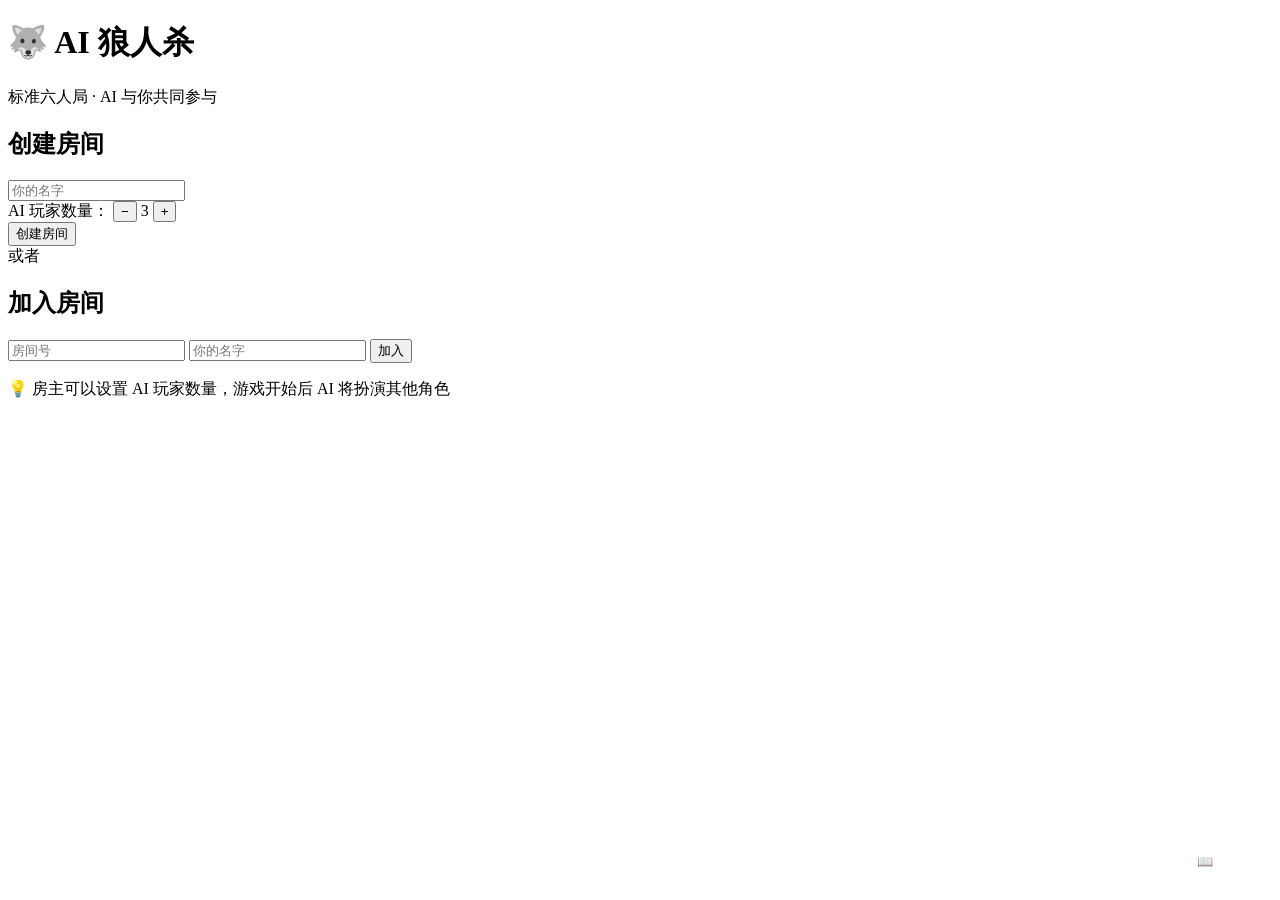
==== frontend/index.html @ 240ccf74 "Add frontend/index.html" ====
<!DOCTYPE html>
<html lang="zh">
<head>
  <meta charset="UTF-8">
  <meta name="viewport" content="width=device-width, initial-scale=1.0">
  <title>AI 狼人杀</title>
  <link rel="stylesheet" href="static/style.css">
</head>
<body>
  <div id="lobby">
    <div class="title-wrap">
      <h1 class="main-title">🐺 AI 狼人杀</h1>
      <p class="subtitle">标准六人局 · AI 与你共同参与</p>
    </div>

    <div class="panel">
      <h2>创建房间</h2>
      <input id="create-name" class="input" placeholder="你的名字" maxlength="10" />
      <div class="ai-count-row">
        <span>AI 玩家数量：</span>
        <button class="btn-sm" onclick="changeAI(0)">−</button>
        <span id="ai-count">3</span>
        <button class="btn-sm" onclick="changeAI(1)">+</button>
      </div>
      <button class="btn-primary" onclick="createRoom()">创建房间</button>
    </div>

    <div class="divider">或者</div>

    <div class="panel">
      <h2>加入房间</h2>
      <input id="join-id" class="input" placeholder="房间号" maxlength="8" />
      <input id="join-name" class="input" placeholder="你的名字" maxlength="10" />
      <button class="btn-primary" onclick="joinRoom()">加入</button>
    </div>

    <p class="tip">💡 房主可以设置 AI 玩家数量，游戏开始后 AI 将扮演其他角色</p>
  </div>

  <button class="rules-btn" onclick="openRules()">📖 规则</button>

  <div id="modal-rules" class="modal">
    <div class="rules-panel">
      <h2>🐺 狼人杀规则</h2>
      <p>标准 6 人局：2 狼人、1 预言家、1 女巫、2 村民</p>
      <p><b>夜间：</b>狼人击杀、预言家查验、女巫用药</p>
      <p><b>白天：</b>死亡揭晓 → 轮流发言(60秒) → 投票出局</p>
      <p><b>胜利：</b>好人投光狼人 / 狼人杀光村民</p>
      <button onclick="document.getElementById('modal-rules').style.display='none'">知道了！</button>
    </div>
  </div>

  <style>
    .rules-btn { position: fixed; bottom: 20px; right: 20px; background: rgba(255,255,255,0.1); border: 1px solid rgba(255,255,255,0.2); color: #fff; padding: 8px 16px; border-radius: 20px; cursor: pointer; font-size: 13px; }
    .rules-btn:hover { background: rgba(255,255,255,0.15); }
    .modal { position: fixed; inset: 0; background: rgba(0,0,0,0.8); display: none; align-items: center; justify-content: center; z-index: 9999; padding: 20px; }
    .rules-panel { background: #1a1a2e; border-radius: 24px; padding: 32px 24px; max-width: 400px; width: 100%; text-align: center; }
    .rules-panel h2 { margin-bottom: 16px; }
    .rules-panel p { color: #aaa; font-size: 14px; line-height: 1.8; text-align: left; margin-bottom: 8px; }
    .rules-panel button { background: linear-gradient(135deg, #667eea, #764ba2); color: #fff; border: none; padding: 12px 40px; border-radius: 50px; cursor: pointer; margin-top: 16px; font-size: 15px; }
  </style>

  <script>
    function openRules() { document.getElementById('modal-rules').style.display = 'flex'; }
  </script>

  <script src="https://cdn.socket.io/4.7.2/socket.io.min.js"></script>
  <script>
    const API = "";
    let socket = null;
    let myPlayerId = null;
    let myRoomId = null;
    let aiCount = 3;

    function changeAI(delta) {
      aiCount = Math.max(1, Math.min(5, aiCount + delta));
      document.getElementById("ai-count").textContent = aiCount;
    }

    async function createRoom() {
      const name = document.getElementById("create-name").value.trim() || "房主";
      const res = await fetch("/api/room/create", {
        method: "POST",
        headers: {"Content-Type": "application/json"},
        body: JSON.stringify({ player_name: name }),
      }).then(r => r.json());

      myPlayerId = res.player_id;
      myRoomId = res.room_id;
      localStorage.setItem("werewolf_player", myPlayerId);
      localStorage.setItem("werewolf_room", myRoomId);

      // 自动添加AI
      for (let i = 0; i < aiCount; i++) {
        await fetch(`/api/room/${myRoomId}/add-ai`, {
          method: "POST",
          headers: {"Content-Type": "application/json"},
          body: JSON.stringify({ role: null }),
        });
      }

      location.href = `/game.html?room=${myRoomId}&pid=${myPlayerId}`;
    }

    async function joinRoom() {
      const roomId = document.getElementById("join-id").value.trim();
      const name = document.getElementById("join-name").value.trim() || "玩家";
      if (!roomId) return alert("请输入房间号");

      const res = await fetch(`/api/room/${roomId}/join`, {
        method: "POST",
        headers: {"Content-Type": "application/json"},
        body: JSON.stringify({ player_name: name }),
      }).catch(() => null);

      if (!res || !res.ok) {
        alert("房间不存在或已满");
        return;
      }
      const data = await res.json();
      myPlayerId = data.player_id;
      myRoomId = roomId;
      localStorage.setItem("werewolf_player", myPlayerId);
      localStorage.setItem("werewolf_room", myRoomId);
      location.href = `/game.html?room=${myRoomId}&pid=${myPlayerId}`;
    }

    // 读取缓存
    const cached = localStorage.getItem("werewolf_player");
    const cachedRoom = localStorage.getItem("werewolf_room");
  </script>
</body>
</html>
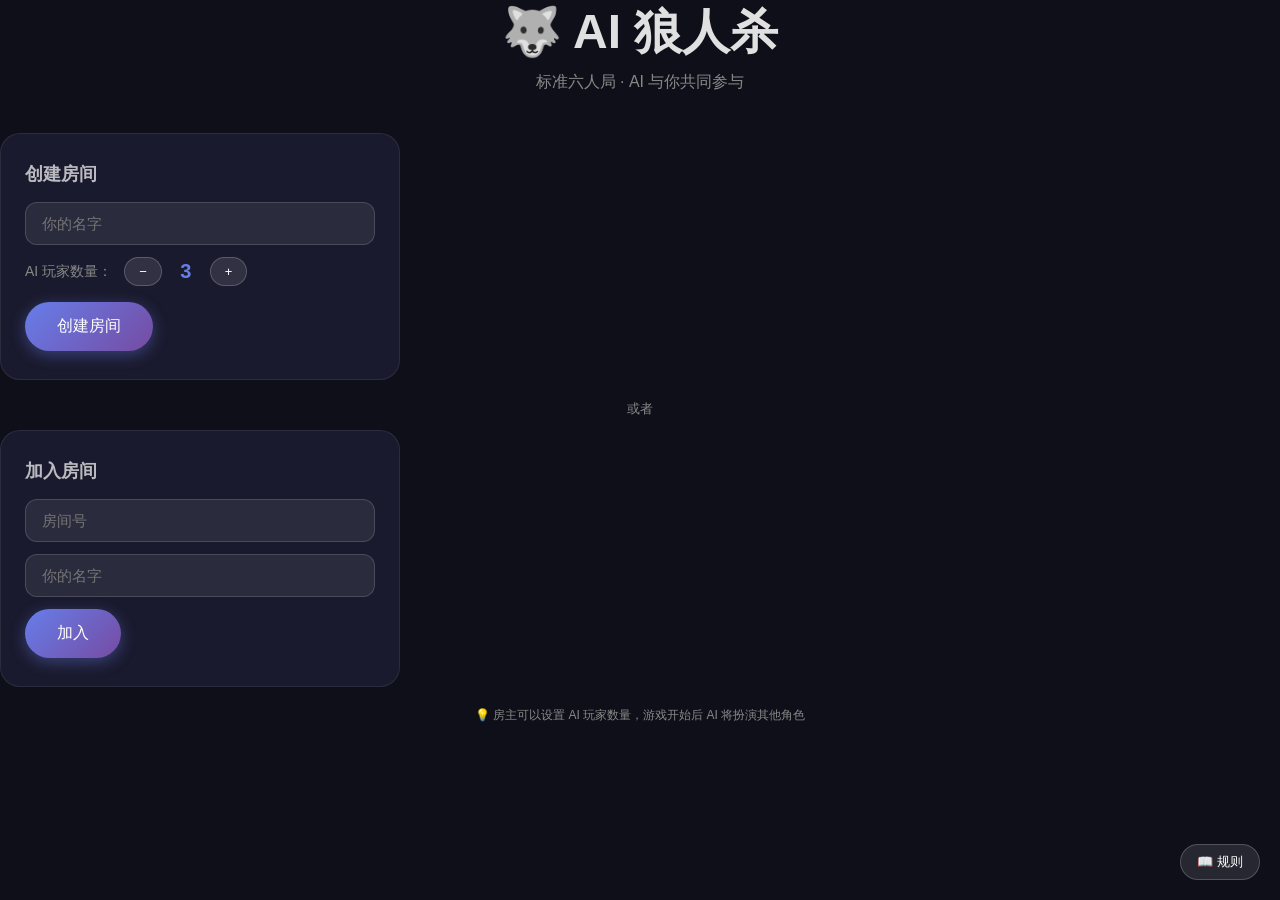
==== commit be78f654: "fix: index.html redirect /game.html to /game (fix 404)" ====
--- a/frontend/index.html
+++ b/frontend/index.html
@@ -99,7 +99,7 @@
         });
       }
 
-      location.href = `/game.html?room=${myRoomId}&pid=${myPlayerId}`;
+      location.href = `/game?room=${myRoomId}&pid=${myPlayerId}`;
     }
 
     async function joinRoom() {
@@ -122,7 +122,7 @@
       myRoomId = roomId;
       localStorage.setItem("werewolf_player", myPlayerId);
       localStorage.setItem("werewolf_room", myRoomId);
-      location.href = `/game.html?room=${myRoomId}&pid=${myPlayerId}`;
+      location.href = `/game?room=${myRoomId}&pid=${myPlayerId}`;
     }
 
     // 读取缓存
--- a/frontend/static/style.css
+++ b/frontend/static/style.css
@@ -0,0 +1,670 @@
+/* =====================================================
+   AI 狼人杀 · 全局样式
+   ===================================================== */
+
+:root {
+  --wolf: #e74c3c;
+  --wolf-glow: #ff4444;
+  --seer: #f39c12;
+  --seer-glow: #ffd700;
+  --witch: #9b59b6;
+  --witch-glow: #da70d6;
+  --villager: #3498db;
+  --villager-glow: #87ceeb;
+  --bg: #0f0f1a;
+  --panel-bg: #1a1a2e;
+  --card-bg: #16213e;
+  --text: #e0e0e0;
+  --muted: #888;
+  --accent: #667eea;
+}
+
+* { margin: 0; padding: 0; box-sizing: border-box; }
+
+body {
+  font-family: -apple-system, "PingFang SC", "Microsoft YaHei", sans-serif;
+  background: var(--bg);
+  color: var(--text);
+  min-height: 100vh;
+  overflow-x: hidden;
+}
+
+/* ==================== 通用 ==================== */
+.page { display: none; flex-direction: column; min-height: 100vh; }
+.page.active { display: flex; }
+
+.btn-primary {
+  background: linear-gradient(135deg, #667eea, #764ba2);
+  color: #fff; border: none;
+  padding: 14px 32px; border-radius: 50px;
+  font-size: 16px; cursor: pointer;
+  transition: transform 0.15s, box-shadow 0.15s;
+  box-shadow: 0 4px 15px rgba(102,126,234,0.4);
+}
+.btn-primary:hover { transform: translateY(-2px); box-shadow: 0 6px 20px rgba(102,126,234,0.6); }
+.btn-primary.disabled, .btn-primary:disabled { opacity: 0.4; cursor: not-allowed; transform: none; }
+
+.btn-secondary {
+  background: rgba(255,255,255,0.1); color: #fff;
+  border: 1px solid rgba(255,255,255,0.2);
+  padding: 10px 24px; border-radius: 50px;
+  font-size: 14px; cursor: pointer;
+}
+.btn-secondary:hover { background: rgba(255,255,255,0.15); }
+
+.btn-sm {
+  background: rgba(255,255,255,0.1); color: #fff;
+  border: 1px solid rgba(255,255,255,0.2);
+  padding: 6px 14px; border-radius: 20px;
+  font-size: 13px; cursor: pointer;
+}
+
+.input {
+  width: 100%;
+  background: rgba(255,255,255,0.08);
+  border: 1px solid rgba(255,255,255,0.15);
+  color: #fff; padding: 12px 16px;
+  border-radius: 12px; font-size: 15px;
+  outline: none;
+  margin-bottom: 12px;
+}
+.input:focus { border-color: var(--accent); }
+
+.toast {
+  position: fixed; top: 20px; left: 50%; transform: translateX(-50%);
+  background: rgba(0,0,0,0.85); color: #fff;
+  padding: 12px 28px; border-radius: 50px;
+  font-size: 14px; z-index: 9999;
+  opacity: 0; transition: opacity 0.3s;
+  pointer-events: none;
+}
+.toast.show { opacity: 1; }
+
+/* ==================== 入口页 ==================== */
+#page-waiting {
+  background: linear-gradient(135deg, #0f0f1a 0%, #1a1a2e 100%);
+  padding: 40px 20px;
+  align-items: center;
+}
+
+.title-wrap { text-align: center; margin-bottom: 40px; }
+.main-title { font-size: 48px; margin-bottom: 8px; }
+.subtitle { color: var(--muted); font-size: 16px; }
+
+.panel {
+  background: var(--panel-bg);
+  border: 1px solid rgba(255,255,255,0.08);
+  border-radius: 20px;
+  padding: 28px 24px;
+  width: 100%; max-width: 400px;
+  margin-bottom: 20px;
+}
+.panel h2 { font-size: 18px; margin-bottom: 16px; color: rgba(255,255,255,0.7); }
+
+.ai-count-row {
+  display: flex; align-items: center; gap: 12px;
+  margin-bottom: 16px; color: #fff;
+}
+.ai-count-row span { font-size: 14px; color: var(--muted); }
+#ai-count { font-size: 20px; font-weight: bold; color: var(--accent); min-width: 24px; text-align: center; }
+
+.divider {
+  color: var(--muted); font-size: 13px;
+  margin: 12px 0; text-align: center;
+}
+
+.tip { color: var(--muted); font-size: 12px; text-align: center; margin-top: 20px; }
+
+/* ==================== 等待房间页 ==================== */
+.room-header {
+  display: flex; align-items: center; gap: 10px;
+  padding: 16px 20px;
+  background: rgba(255,255,255,0.05);
+  border-bottom: 1px solid rgba(255,255,255,0.08);
+}
+.conn-status {
+  font-size: 12px;
+  padding: 4px 10px;
+  border-radius: 20px;
+  background: rgba(0,0,0,0.3);
+}
+.room-id-box {
+  background: rgba(102,126,234,0.2);
+  border: 1px solid rgba(102,126,234,0.4);
+  padding: 6px 14px; border-radius: 20px;
+  font-size: 14px; font-weight: bold; letter-spacing: 2px;
+}
+
+.players-grid {
+  display: grid;
+  grid-template-columns: repeat(3, 1fr);
+  gap: 12px;
+  padding: 20px;
+  flex: 1;
+}
+.player-slot {
+  background: var(--panel-bg);
+  border: 1px solid rgba(255,255,255,0.08);
+  border-radius: 16px;
+  padding: 20px 12px;
+  display: flex; flex-direction: column; align-items: center;
+  gap: 8px;
+  transition: transform 0.2s;
+}
+.player-slot.dead { opacity: 0.3; }
+.player-avatar {
+  width: 52px; height: 52px;
+  border-radius: 50%;
+  display: flex; align-items: center; justify-content: center;
+  font-size: 22px; font-weight: bold; color: #fff;
+}
+.player-name { font-size: 13px; color: #fff; text-align: center; }
+.player-badge { font-size: 12px; }
+
+.waiting-actions {
+  display: flex; gap: 12px; justify-content: center;
+  padding: 16px 20px 24px;
+}
+
+/* ==================== 夜间页 ==================== */
+.dark-bg { background: #080810; }
+
+.night-overlay {
+  display: flex; flex-direction: column; align-items: center;
+  justify-content: center; min-height: 100vh; padding: 20px;
+}
+
+.phase-label { font-size: 28px; margin-bottom: 16px; }
+.night-instruction { font-size: 18px; color: rgba(255,255,255,0.6); margin-bottom: 30px; text-align: center; }
+
+.all-closed-eyes {
+  display: flex; flex-direction: column; align-items: center; gap: 16px;
+  margin-top: 40px;
+}
+.eyes-emoji { font-size: 80px; animation: blinkEyes 3s ease-in-out infinite; }
+@keyframes blinkEyes {
+  0%, 100% { opacity: 1; }
+  50% { opacity: 0.5; }
+}
+
+.target-section { width: 100%; max-width: 500px; }
+#night-prompt-text { font-size: 16px; margin-bottom: 14px; text-align: center; }
+
+.players-row {
+  display: flex; flex-wrap: wrap; gap: 10px; justify-content: center;
+  margin-bottom: 20px;
+}
+.player-chip {
+  background: rgba(255,255,255,0.1);
+  border: 2px solid rgba(255,255,255,0.15);
+  padding: 12px 20px; border-radius: 50px;
+  cursor: pointer; font-size: 14px;
+  transition: all 0.2s;
+  user-select: none;
+}
+.player-chip:hover { border-color: var(--accent); transform: scale(1.05); }
+.player-chip.selected {
+  background: rgba(102,126,234,0.3);
+  border-color: var(--accent);
+  box-shadow: 0 0 15px rgba(102,126,234,0.5);
+}
+/* 狼人队友高亮（不能选） */
+.player-chip.wolf-teammate {
+  background: rgba(231,76,60,0.15);
+  border-color: rgba(231,76,60,0.5);
+  color: #ff8888;
+  cursor: not-allowed;
+  opacity: 0.7;
+}
+
+.waiting-msg { text-align: center; color: var(--muted); font-size: 15px; margin: 20px 0; }
+
+/* 女巫按钮 */
+.witch-option { text-align: center; margin-bottom: 14px; }
+.witch-option-label { font-size: 13px; color: var(--muted); margin-bottom: 10px; text-align: center; }
+.btn-witch {
+  background: linear-gradient(135deg, #9b59b6, #8e44ad);
+  color: #fff; border: none; padding: 10px 20px;
+  border-radius: 50px; cursor: pointer; font-size: 14px;
+}
+
+/* ==================== 夜间页星空背景 ==================== */
+.dark-bg {
+  background: radial-gradient(ellipse at 50% 0%, #1a1a3e 0%, #0d0d1a 60%, #000 100%);
+  position: relative; overflow: hidden;
+}
+.dark-bg::before {
+  content: '';
+  position: absolute; inset: 0;
+  background-image:
+    radial-gradient(1px 1px at 20px 30px, #fff, transparent),
+    radial-gradient(1px 1px at 40px 70px, rgba(255,255,255,0.8), transparent),
+    radial-gradient(1px 1px at 50px 16px, rgba(255,255,255,0.6), transparent),
+    radial-gradient(1px 1px at 90px 40px, #fff, transparent),
+    radial-gradient(1px 1px at 130px 80px, rgba(255,255,255,0.7), transparent),
+    radial-gradient(1.5px 1.5px at 160px 20px, #ffd700, transparent),
+    radial-gradient(1px 1px at 200px 60px, #fff, transparent),
+    radial-gradient(1px 1px at 240px 35px, rgba(255,255,255,0.6), transparent),
+    radial-gradient(1px 1px at 300px 75px, #fff, transparent),
+    radial-gradient(1px 1px at 350px 25px, rgba(255,255,255,0.5), transparent),
+    radial-gradient(1.5px 1.5px at 400px 55px, #fff, transparent);
+  background-size: 420px 100px;
+  animation: starTwinkle 8s ease-in-out infinite alternate;
+  pointer-events: none;
+}
+@keyframes starTwinkle {
+  0%   { opacity: 0.5; }
+  50%  { opacity: 1; }
+  100% { opacity: 0.7; }
+}
+.phase-label {
+  font-size: 20px; color: rgba(255,255,255,0.7);
+  margin-bottom: 12px; letter-spacing: 2px;
+  animation: phaseLabelPulse 3s ease-in-out infinite;
+}
+@keyframes phaseLabelPulse {
+  0%, 100% { opacity: 0.5; }
+  50%       { opacity: 1; }
+}
+.night-instruction {
+  font-size: 16px; color: rgba(255,255,255,0.6);
+  animation: instructionFade 2s ease-in-out infinite alternate;
+}
+@keyframes instructionFade {
+  0%   { opacity: 0.4; }
+  100% { opacity: 0.8; }
+}
+
+/* ==================== 夜间结果揭晓 ==================== */
+#night-result-content {
+  display: flex; flex-direction: column; align-items: center;
+  justify-content: center; min-height: 100vh; padding: 20px;
+}
+.night-result-card {
+  background: var(--panel-bg);
+  border-radius: 24px; padding: 40px 30px;
+  text-align: center; max-width: 500px; width: 100%;
+}
+.result-title { font-size: 32px; margin-bottom: 24px; }
+.dead-label { font-size: 16px; color: var(--muted); margin-bottom: 16px; }
+.no-dead { font-size: 20px; color: #4caf50; margin: 20px 0; }
+.seer-result { font-size: 15px; color: var(--seer); margin-top: 16px; }
+
+/* ==================== 翻牌特效 ==================== */
+.dead-reveal-card {
+  width: 100px; height: 140px;
+  perspective: 1000px;
+  cursor: pointer;
+  margin: 0 auto 16px;
+  position: relative;
+}
+.card-front, .card-back {
+  position: absolute; width: 100%; height: 100%;
+  backface-visibility: hidden;
+  border-radius: 12px;
+  display: flex; align-items: center; justify-content: center;
+  font-size: 16px; font-weight: bold; color: #fff;
+}
+.card-front {
+  background: linear-gradient(135deg, #2c3e50, #34495e);
+  border: 2px solid rgba(255,255,255,0.1);
+}
+.card-back {
+  transform: rotateY(180deg);
+}
+.card-back.glow-red { background: linear-gradient(135deg, #c0392b, #e74c3c); box-shadow: 0 0 40px var(--wolf-glow); }
+.card-back.glow-gold { background: linear-gradient(135deg, #d68910, #f39c12); box-shadow: 0 0 40px var(--seer-glow); }
+.card-back.glow-purple { background: linear-gradient(135deg, #7d3c98, #9b59b6); box-shadow: 0 0 40px var(--witch-glow); }
+.card-back.glow-blue { background: linear-gradient(135deg, #2471a3, #3498db); box-shadow: 0 0 40px var(--villager-glow); }
+
+.dead-reveal-card.flipped .card-front { animation: flipOut 0.5s forwards; }
+.dead-reveal-card .card-back { animation: flipReveal 0.5s 0.5s forwards; }
+
+/* 自动翻转 */
+.dead-reveal-card.auto-flip .card-front {
+  transition: transform 0.6s, opacity 0.6s;
+}
+.dead-reveal-card.auto-flip .card-back {
+  transition: transform 0.6s 0.6s, opacity 0.6s 0.6s;
+  transform: rotateY(180deg);
+  opacity: 0;
+}
+.dead-reveal-card.auto-flip.flipped .card-front {
+  transform: rotateY(-90deg);
+  opacity: 0;
+}
+.dead-reveal-card.auto-flip.flipped .card-back {
+  transform: rotateY(0deg);
+  opacity: 1;
+}
+
+@keyframes flipOut {
+  0% { transform: rotateY(0deg); opacity: 1; }
+  100% { transform: rotateY(-90deg); opacity: 0; }
+}
+@keyframes flipReveal {
+  0% { transform: rotateY(90deg); opacity: 0; }
+  100% { transform: rotateY(0deg); opacity: 1; }
+}
+
+/* ==================== PK 投票区 ==================== */
+.pk-area {
+  padding: 20px 16px;
+  background: rgba(255,255,255,0.03);
+  border-bottom: 1px solid rgba(255,255,255,0.06);
+}
+
+/* ==================== 白天页 ==================== */
+.day-header {
+  display: flex; align-items: center; gap: 12px;
+  padding: 12px 16px;
+  background: rgba(255,255,255,0.05);
+  border-bottom: 1px solid rgba(255,255,255,0.08);
+  position: sticky; top: 0; z-index: 10;
+}
+.day-badge {
+  background: linear-gradient(135deg, #e74c3c, #c0392b);
+  padding: 4px 14px; border-radius: 20px;
+  font-size: 13px; font-weight: bold;
+}
+.phase-badge {
+  background: rgba(102,126,234,0.2);
+  border: 1px solid rgba(102,126,234,0.4);
+  padding: 4px 14px; border-radius: 20px;
+  font-size: 13px;
+}
+
+.dead-reveal { padding: 16px; text-align: center; }
+
+/* 发言区 */
+.speaking-area {
+  padding: 20px 16px;
+  background: rgba(255,255,255,0.03);
+  border-bottom: 1px solid rgba(255,255,255,0.06);
+}
+.speaker-card {
+  display: flex; align-items: center; justify-content: space-between;
+  margin-bottom: 14px;
+}
+.speaker-card-glow .speaker-name {
+  text-shadow: 0 0 12px currentColor;
+}
+.speaking-area .speaking-speaker {
+  display: flex; align-items: center; justify-content: space-between;
+  margin-bottom: 14px;
+}
+.speaker-name { font-size: 20px; font-weight: bold; }
+.speaker-role { font-size: 13px; color: var(--muted); }
+
+.timer-bar-wrap {
+  width: 120px; height: 8px;
+  background: rgba(255,255,255,0.1);
+  border-radius: 4px; overflow: hidden;
+  position: relative;
+}
+.timer-bar {
+  height: 100%; background: #4caf50;
+  transition: width 1s linear, background 0.3s;
+  border-radius: 4px;
+}
+.timer-num {
+  font-size: 12px; color: var(--muted); text-align: right; margin-top: 4px;
+}
+
+.speech-input-wrap {
+  display: flex; gap: 10px; align-items: flex-end;
+}
+.speech-input {
+  flex: 1;
+  background: rgba(255,255,255,0.08);
+  border: 1px solid rgba(255,255,255,0.12);
+  color: #fff; padding: 12px 14px;
+  border-radius: 12px; font-size: 15px;
+  resize: none; height: 60px; outline: none;
+}
+.speech-input:focus { border-color: var(--accent); }
+
+/* 投票区 */
+.vote-area {
+  padding: 20px 16px;
+  background: rgba(255,255,255,0.03);
+  border-bottom: 1px solid rgba(255,255,255,0.06);
+}
+.vote-title { font-size: 15px; color: var(--muted); margin-bottom: 14px; text-align: center; }
+.vote-player-chip {
+  background: rgba(255,255,255,0.08);
+  border: 2px solid rgba(255,255,255,0.12);
+  padding: 14px 18px; border-radius: 12px;
+  cursor: pointer; text-align: center;
+  transition: all 0.2s;
+}
+.vote-player-chip:hover { border-color: var(--accent); transform: scale(1.02); }
+.vote-player-chip.selected {
+  background: rgba(231,76,60,0.2);
+  border-color: var(--wolf);
+  box-shadow: 0 0 15px rgba(231,76,60,0.3);
+}
+.vp-name { font-size: 14px; }
+
+.vote-timer-bar-wrap {
+  width: 100%; height: 6px;
+  background: rgba(255,255,255,0.08);
+  border-radius: 3px; overflow: hidden;
+  margin-top: 16px; position: relative;
+}
+#vote-timer-bar { height: 100%; background: var(--wolf); transition: width 1s linear; }
+#vote-timer-num { font-size: 12px; color: var(--muted); margin-top: 4px; text-align: center; }
+
+.pk-chip {
+  background: rgba(231,76,60,0.15);
+  border: 2px solid rgba(231,76,60,0.4);
+  padding: 14px 24px; border-radius: 12px;
+  cursor: pointer; font-size: 15px; font-weight: bold;
+  transition: all 0.2s;
+}
+.pk-chip:hover, .pk-chip.selected {
+  background: rgba(231,76,60,0.3);
+  border-color: var(--wolf);
+  box-shadow: 0 0 20px rgba(231,76,60,0.4);
+}
+.voted-confirm { text-align: center; color: var(--accent); font-size: 15px; padding: 10px; }
+.pk-hint { text-align: center; color: var(--wolf); font-size: 15px; padding: 10px; }
+.pk-result { text-align: center; color: var(--wolf); font-size: 16px; font-weight: bold; padding: 10px; }
+
+/* ==================== 消息区 ==================== */
+.messages-area {
+  flex: 1; padding: 12px 16px;
+  overflow-y: auto;
+  max-height: 45vh;
+}
+.msg-bubble-wrap { display: flex; flex-direction: column; margin-bottom: 12px; }
+.msg-me { align-items: flex-end; }
+.msg-other { align-items: flex-start; }
+.msg-name { font-size: 11px; color: var(--muted); margin-bottom: 4px; }
+.msg-bubble {
+  max-width: 75%; padding: 10px 14px;
+  border-radius: 16px; font-size: 14px; line-height: 1.5;
+  word-break: break-all;
+}
+.msg-me .msg-bubble { background: #667eea; color: #fff; border-bottom-right-radius: 4px; }
+.msg-other .msg-bubble { background: rgba(255,255,255,0.1); color: #fff; border-bottom-left-radius: 4px; }
+.msg-system { text-align: center; font-size: 12px; color: var(--muted); padding: 6px; }
+
+/* ==================== 浮动玩家列表 ==================== */
+.players-mini-grid {
+  display: flex; flex-wrap: wrap; gap: 6px;
+  padding: 8px 16px;
+  background: rgba(0,0,0,0.3);
+  border-top: 1px solid rgba(255,255,255,0.06);
+}
+.pm-chip {
+  display: flex; align-items: center; gap: 5px;
+  background: rgba(255,255,255,0.06);
+  padding: 4px 10px; border-radius: 20px;
+  font-size: 11px;
+}
+.pm-chip.dead { opacity: 0.35; text-decoration: line-through; }
+.pm-chip.me { border: 1px solid var(--accent); }
+.pm-dot { width: 7px; height: 7px; border-radius: 50%; }
+
+/* ==================== 游戏结束 ==================== */
+#page-end {
+  background: linear-gradient(135deg, #0a0a15, #1a0a20);
+  align-items: center; justify-content: center;
+}
+.end-card {
+  text-align: center; padding: 30px 20px;
+  max-width: 600px; width: 100%;
+}
+.end-title {
+  font-size: 36px; margin-bottom: 12px;
+}
+.end-title.good-win { color: #4caf50; }
+.end-title.wolf-win { color: var(--wolf); }
+.end-sub { font-size: 18px; color: var(--muted); margin-bottom: 30px; }
+
+.all-roles {
+  display: grid;
+  grid-template-columns: repeat(3, 1fr);
+  gap: 10px;
+}
+.role-reveal-card {
+  background: var(--panel-bg);
+  border: 1px solid rgba(255,255,255,0.1);
+  border-radius: 14px; padding: 14px 10px;
+  text-align: center;
+}
+.role-reveal-card.dead { opacity: 0.4; }
+.rrc-avatar {
+  width: 44px; height: 44px; border-radius: 50%;
+  margin: 0 auto 8px;
+  display: flex; align-items: center; justify-content: center;
+  font-size: 18px; font-weight: bold; color: #fff;
+}
+.rrc-name { font-size: 13px; color: #fff; }
+.rrc-role { font-size: 12px; margin-top: 4px; }
+.rrc-status { font-size: 11px; color: var(--muted); margin-top: 4px; }
+
+/* ==================== 结果卡片 ==================== */
+.result-card {
+  background: var(--panel-bg);
+  border-radius: 20px; padding: 24px; text-align: center;
+  margin: 20px;
+}
+.result-card h3 { font-size: 20px; margin-bottom: 16px; }
+.dead-badge {
+  display: inline-block;
+  background: rgba(231,76,60,0.2);
+  border: 1px solid rgba(231,76,60,0.4);
+  padding: 8px 16px; border-radius: 50px;
+  margin: 6px 4px; font-size: 14px;
+}
+
+/* ==================== 滚动条 ==================== */
+::-webkit-scrollbar { width: 4px; }
+::-webkit-scrollbar-track { background: transparent; }
+::-webkit-scrollbar-thumb { background: rgba(255,255,255,0.1); border-radius: 2px; }
+
+/* ==================== 小屏幕适配 ==================== */
+@media (max-width: 480px) {
+  .players-grid { grid-template-columns: repeat(2, 1fr); }
+  .all-roles { grid-template-columns: repeat(2, 1fr); }
+  .main-title { font-size: 36px; }
+}
+
+/* ==================== 黎明动画 ==================== */
+@keyframes dawnGlow {
+  0%   { opacity: 0; color: #fff; text-shadow: 0 0 0px #fff; }
+  30%  { opacity: 1; text-shadow: 0 0 30px #f39c12, 0 0 60px #e74c3c; }
+  60%  { opacity: 1; text-shadow: 0 0 20px #f39c12, 0 0 40px #ffd700; }
+  100% { opacity: 1; text-shadow: 0 0 15px #f39c12; }
+}
+.result-title {
+  animation: dawnGlow 2s ease-out forwards;
+  display: inline-block;
+}
+@keyframes cardRise {
+  0%   { transform: translateY(40px) scale(0.8); opacity: 0; }
+  60%  { transform: translateY(-5px) scale(1.05); opacity: 1; }
+  100% { transform: translateY(0) scale(1); opacity: 1; }
+}
+.dead-reveal-card {
+  animation: cardRise 0.6s ease-out forwards;
+  opacity: 0;
+}
+.dead-reveal-card:nth-child(2) { animation-delay: 0.15s; }
+.dead-reveal-card:nth-child(3) { animation-delay: 0.30s; }
+@keyframes fadeUp {
+  from { opacity: 0; transform: translateY(10px); }
+  to   { opacity: 1; transform: translateY(0); }
+}
+.no-dead, .seer-result, .dead-label { animation: fadeUp 0.5s ease-out forwards; }
+.seer-result { animation-delay: 0.4s; opacity: 0; }
+.dead-label  { animation-delay: 0.2s; opacity: 0; }
+
+/* ==================== 规则弹窗 ==================== */
+#modal-rules {
+  position: fixed; inset: 0;
+  background: rgba(0,0,0,0.85);
+  display: none; align-items: center; justify-content: center;
+  z-index: 10000; padding: 20px;
+}
+#modal-rules.open { display: flex; }
+.rules-content {
+  background: var(--panel-bg);
+  border-radius: 24px; padding: 32px 28px;
+  max-width: 480px; width: 100%; max-height: 80vh;
+  overflow-y: auto; text-align: left;
+}
+.rules-content h2 { font-size: 22px; margin-bottom: 20px; text-align: center; }
+.rules-content h3 { font-size: 15px; color: var(--accent); margin: 16px 0 8px; }
+.rules-content p, .rules-content li { font-size: 13px; color: #ccc; line-height: 1.7; margin-bottom: 6px; }
+.rules-content ul { padding-left: 20px; }
+.role-rule { display: flex; align-items: center; gap: 10px; margin: 8px 0; }
+.role-dot { width: 12px; height: 12px; border-radius: 50%; flex-shrink: 0; }
+.rules-close {
+  display: block; margin: 20px auto 0;
+  background: linear-gradient(135deg, #667eea, #764ba2);
+  color: #fff; border: none; padding: 12px 40px;
+  border-radius: 50px; cursor: pointer; font-size: 15px;
+}
+.rules-btn {
+  position: fixed; bottom: 20px; right: 20px;
+  background: rgba(255,255,255,0.1);
+  border: 1px solid rgba(255,255,255,0.2);
+  color: #fff; padding: 8px 16px;
+  border-radius: 20px; cursor: pointer; font-size: 13px;
+  z-index: 100;
+}
+.rules-btn:hover { background: rgba(255,255,255,0.15); }
+
+/* ==================== 投票进度条 ==================== */
+.vote-tally {
+  display: flex; flex-wrap: wrap; gap: 8px;
+  justify-content: center; margin: 16px 0;
+}
+.vote-chip {
+  background: rgba(255,255,255,0.1);
+  border: 1px solid rgba(255,255,255,0.15);
+  padding: 6px 14px; border-radius: 20px;
+  font-size: 13px; display: flex; align-items: center; gap: 6px;
+}
+.vote-chip .count {
+  background: var(--accent); color: #fff;
+  border-radius: 50%; width: 20px; height: 20px;
+  display: flex; align-items: center; justify-content: center;
+  font-size: 11px; font-weight: bold;
+}
+
+/* ==================== 投票票数显示 ==================== */
+.vp-tally {
+  font-size: 12px;
+  color: #e74c3c;
+  margin-left: 4px;
+}
+
+/* ==================== 女巫毒药选择 ==================== */
+.players-row-small {
+  display: flex; flex-wrap: wrap; gap: 8px; justify-content: center;
+  margin-bottom: 16px;
+}
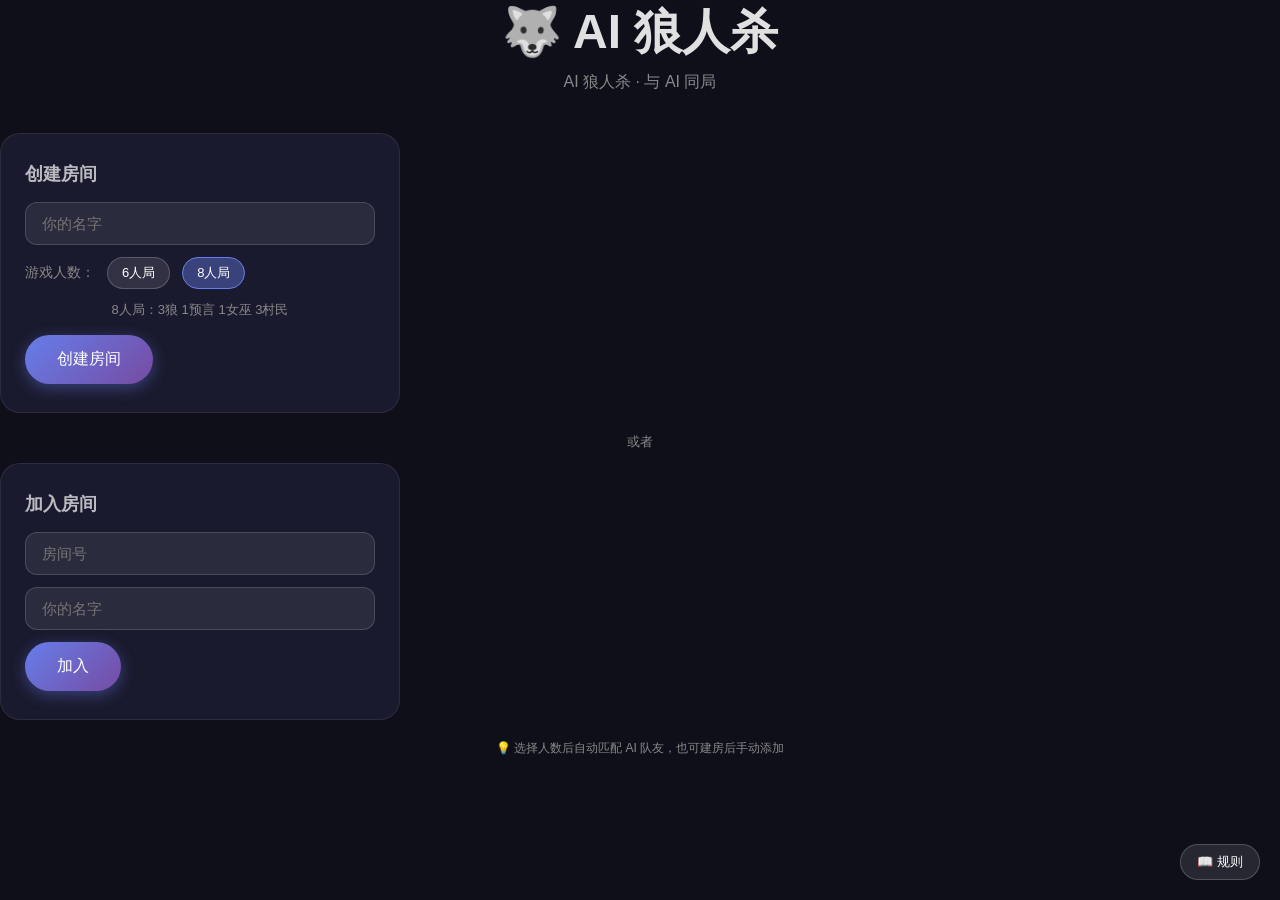
==== commit af6e6dad: "feat: support 6 and 8 player werewolf modes" ====
--- a/frontend/index.html
+++ b/frontend/index.html
@@ -10,18 +10,18 @@
   <div id="lobby">
     <div class="title-wrap">
       <h1 class="main-title">🐺 AI 狼人杀</h1>
-      <p class="subtitle">标准六人局 · AI 与你共同参与</p>
+      <p class="subtitle">AI 狼人杀 · 与 AI 同局</p>
     </div>
 
     <div class="panel">
       <h2>创建房间</h2>
       <input id="create-name" class="input" placeholder="你的名字" maxlength="10" />
       <div class="ai-count-row">
-        <span>AI 玩家数量：</span>
-        <button class="btn-sm" onclick="changeAI(0)">−</button>
-        <span id="ai-count">3</span>
-        <button class="btn-sm" onclick="changeAI(1)">+</button>
+        <span>游戏人数：</span>
+        <button class="btn-sm" id="btn-6p" onclick="setPlayerCount(6)">6人局</button>
+        <button class="btn-sm active" id="btn-8p" onclick="setPlayerCount(8)">8人局</button>
       </div>
+      <p class="mode-desc" id="mode-desc">8人局：3狼 1预言 1女巫 3村民</p>
       <button class="btn-primary" onclick="createRoom()">创建房间</button>
     </div>
 
@@ -34,7 +34,7 @@
       <button class="btn-primary" onclick="joinRoom()">加入</button>
     </div>
 
-    <p class="tip">💡 房主可以设置 AI 玩家数量，游戏开始后 AI 将扮演其他角色</p>
+    <p class="tip">💡 选择人数后自动匹配 AI 队友，也可建房后手动添加</p>
   </div>
 
   <button class="rules-btn" onclick="openRules()">📖 规则</button>
@@ -66,15 +66,16 @@
 
   <script src="https://cdn.socket.io/4.7.2/socket.io.min.js"></script>
   <script>
-    const API = "";
-    let socket = null;
-    let myPlayerId = null;
-    let myRoomId = null;
-    let aiCount = 3;
+    let playerCount = 8; // 默认8人局
 
-    function changeAI(delta) {
-      aiCount = Math.max(1, Math.min(5, aiCount + delta));
-      document.getElementById("ai-count").textContent = aiCount;
+    function setPlayerCount(count) {
+      playerCount = count;
+      document.getElementById('btn-6p').classList.toggle('active', count === 6);
+      document.getElementById('btn-8p').classList.toggle('active', count === 8);
+      const desc = count === 6
+        ? '6人局：2狼 1预言 1女巫 2村民'
+        : '8人局：3狼 1预言 1女巫 3村民';
+      document.getElementById('mode-desc').textContent = desc;
     }
 
     async function createRoom() {
@@ -90,7 +91,8 @@
       localStorage.setItem("werewolf_player", myPlayerId);
       localStorage.setItem("werewolf_room", myRoomId);
 
-      // 自动添加AI
+      // 自动添加AI（填满到目标人数）
+      const aiCount = playerCount - 1;
       for (let i = 0; i < aiCount; i++) {
         await fetch(`/api/room/${myRoomId}/add-ai`, {
           method: "POST",
--- a/frontend/static/style.css
+++ b/frontend/static/style.css
@@ -58,6 +58,11 @@
   padding: 6px 14px; border-radius: 20px;
   font-size: 13px; cursor: pointer;
 }
+.btn-sm.active {
+  background: rgba(102,126,234,0.4);
+  border-color: #667eea;
+  color: #fff;
+}
 
 .input {
   width: 100%;
@@ -103,10 +108,12 @@
 
 .ai-count-row {
   display: flex; align-items: center; gap: 12px;
-  margin-bottom: 16px; color: #fff;
+  margin-bottom: 12px; color: #fff;
 }
 .ai-count-row span { font-size: 14px; color: var(--muted); }
-#ai-count { font-size: 20px; font-weight: bold; color: var(--accent); min-width: 24px; text-align: center; }
+.mode-desc {
+  font-size: 13px; color: var(--muted); margin-bottom: 16px; text-align: center;
+}
 
 .divider {
   color: var(--muted); font-size: 13px;
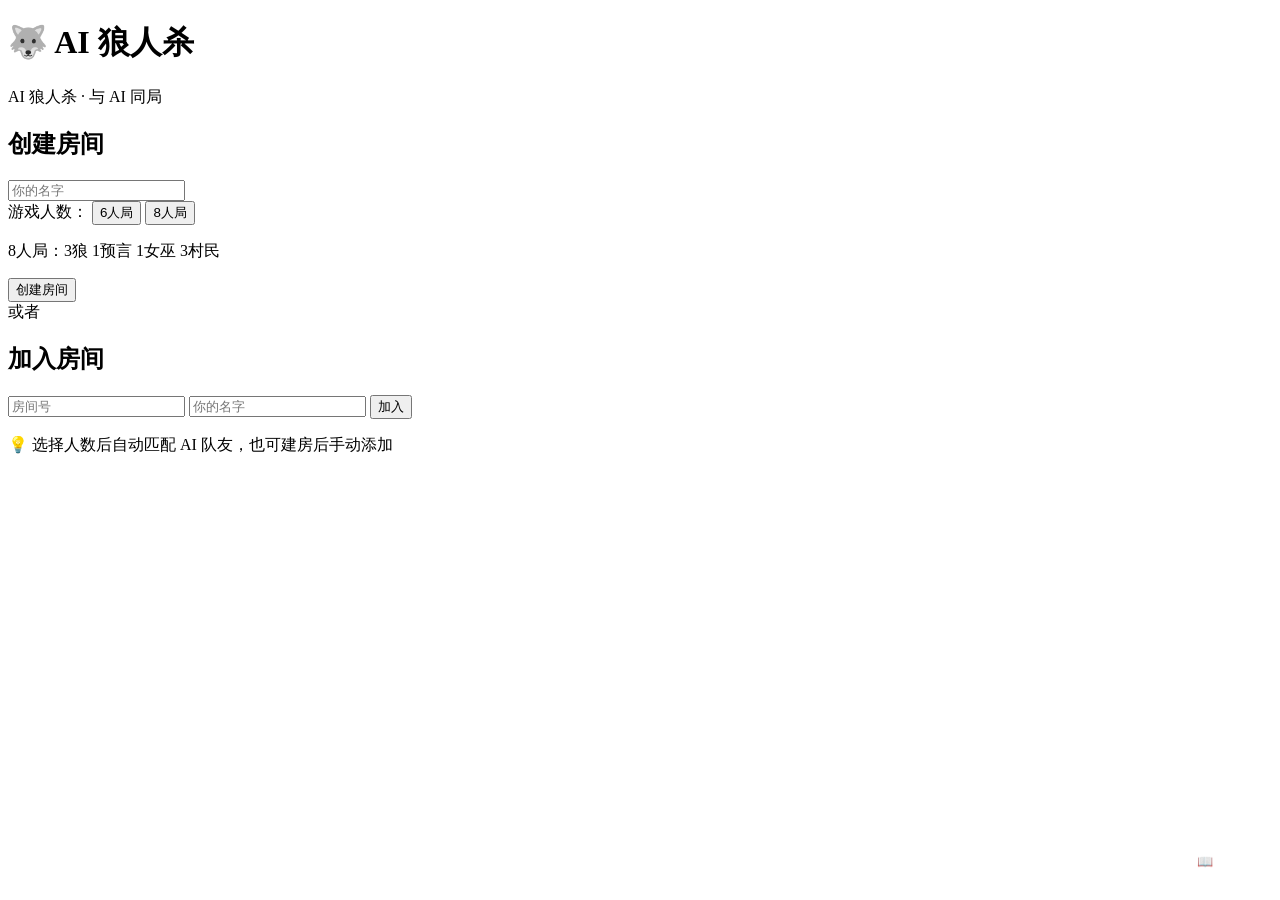
==== commit 40513e0d: "fix: 发言气泡显示问题 问题：网页版前端看不到发言气泡  修复： 1. 添加 myPlayerName 全局变量 2. 首页跳转时传递 name 参数 3. 修改 async_mode 为 thr" ====
--- a/frontend/index.html
+++ b/frontend/index.html
@@ -101,7 +101,7 @@
         });
       }
 
-      location.href = `/game?room=${myRoomId}&pid=${myPlayerId}`;
+      location.href = `/game?room=${myRoomId}&pid=${myPlayerId}&name=${encodeURIComponent(name)}`;
     }
 
     async function joinRoom() {
@@ -124,7 +124,7 @@
       myRoomId = roomId;
       localStorage.setItem("werewolf_player", myPlayerId);
       localStorage.setItem("werewolf_room", myRoomId);
-      location.href = `/game?room=${myRoomId}&pid=${myPlayerId}`;
+      location.href = `/game?room=${myRoomId}&pid=${myPlayerId}&name=${encodeURIComponent(name)}`;
     }
 
     // 读取缓存
